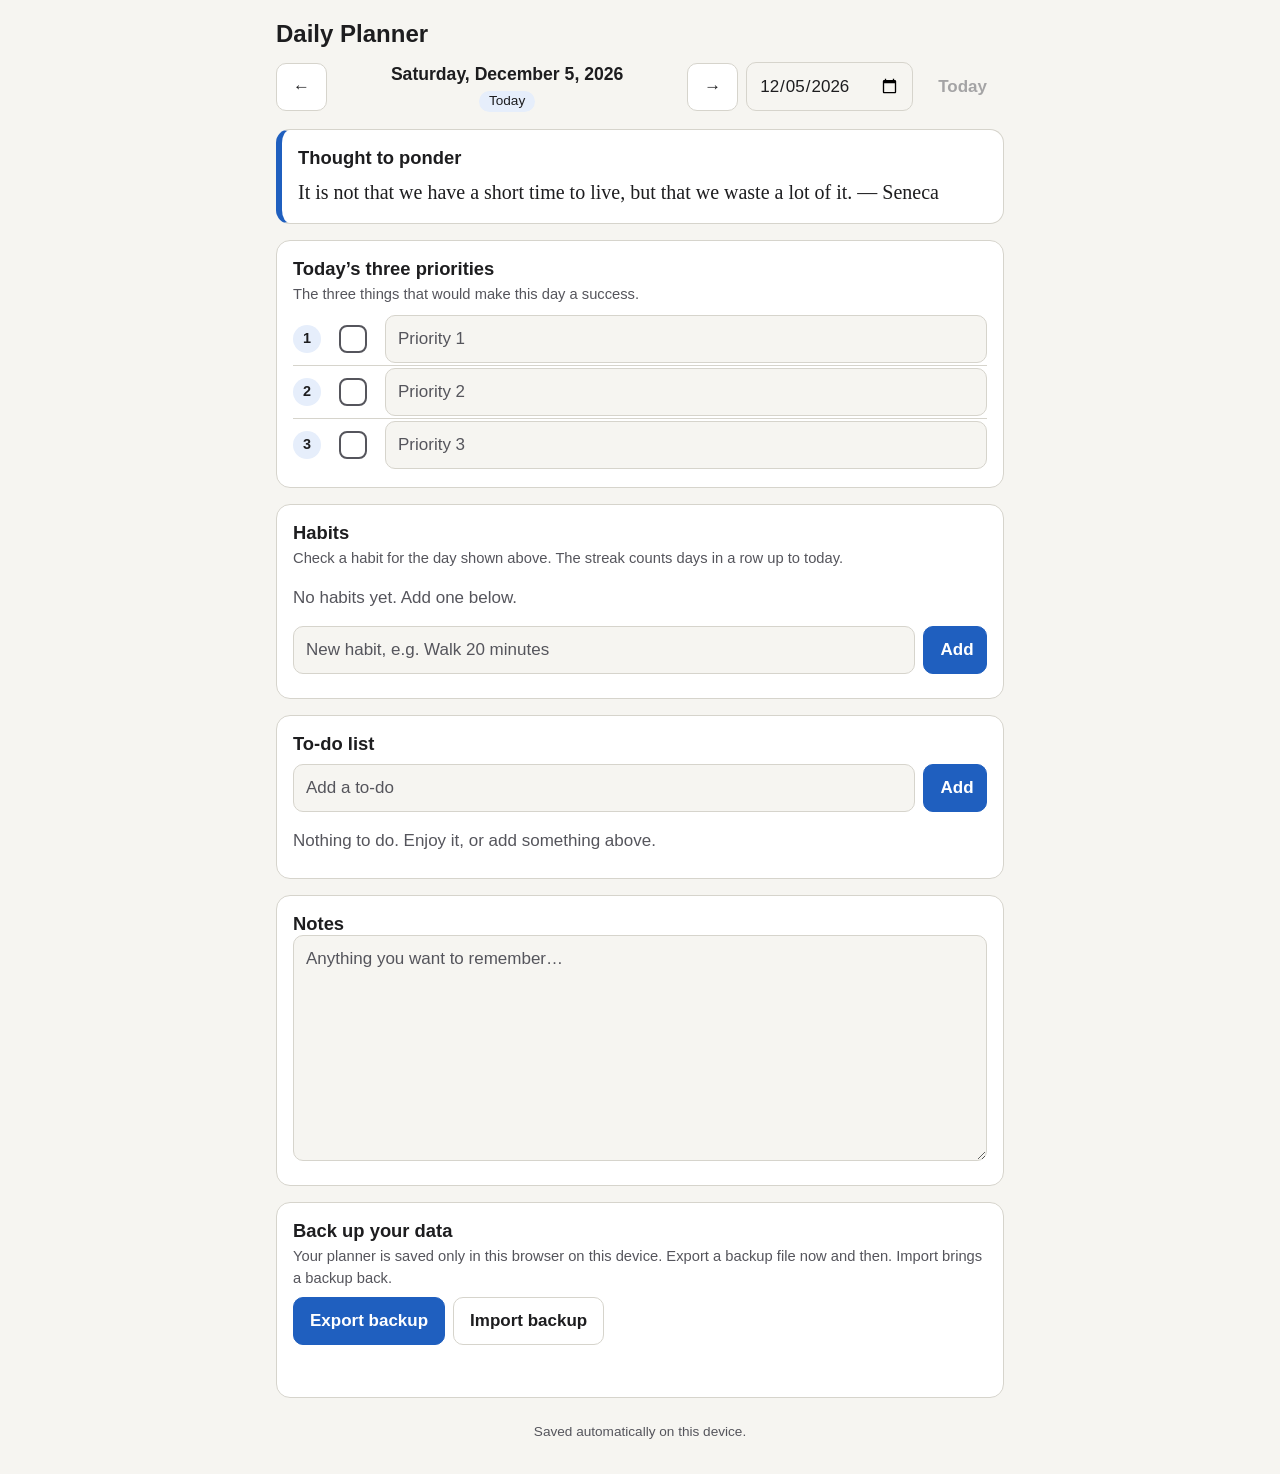
==== index.html @ 16f5ab80 "Add the planner app: page, styles and logic Plain HTML/CSS/JS. To-dos, three daily priorities, habit" ====
<!DOCTYPE html>
<html lang="en">
<head>
  <meta charset="utf-8">
  <meta name="viewport" content="width=device-width, initial-scale=1, viewport-fit=cover">
  <title>Daily Planner</title>
  <meta name="description" content="A personal daily planner: to-dos, three priorities, habits, a thought of the day, and notes.">
  <meta name="color-scheme" content="light dark">
  <meta name="theme-color" content="#f6f5f1" media="(prefers-color-scheme: light)">
  <meta name="theme-color" content="#121214" media="(prefers-color-scheme: dark)">

  <!-- Add to Home Screen (iPad / iPhone) -->
  <meta name="apple-mobile-web-app-capable" content="yes">
  <meta name="mobile-web-app-capable" content="yes">
  <meta name="apple-mobile-web-app-title" content="Planner">
  <meta name="apple-mobile-web-app-status-bar-style" content="default">
  <link rel="apple-touch-icon" href="icons/apple-touch-icon.png">
  <link rel="icon" type="image/png" href="icons/icon-192.png">
  <link rel="manifest" href="manifest.webmanifest">

  <link rel="stylesheet" href="styles.css">
</head>
<body data-app="planner">
  <a class="skip-link" href="#main">Skip to planner</a>

  <div id="warning" class="warning" role="alert" hidden></div>

  <header class="top">
    <h1>Daily Planner</h1>
    <nav class="date-bar" aria-label="Choose a day">
      <button type="button" id="btn-prev" class="btn" aria-label="Previous day">&#8592;</button>
      <div class="date-main">
        <p id="date-title" class="date-title" aria-live="polite"></p>
        <p><span id="date-tag" class="date-tag"></span></p>
      </div>
      <button type="button" id="btn-next" class="btn" aria-label="Next day">&#8594;</button>
      <label class="date-pick">
        <span class="sr-only">Jump to date</span>
        <input type="date" id="date-picker">
      </label>
      <button type="button" id="btn-today" class="btn btn-text">Today</button>
    </nav>
  </header>

  <main id="main">
    <section class="card thought" aria-labelledby="h-thought">
      <h2 id="h-thought">Thought to ponder</h2>
      <p id="thought-text" class="thought-text"></p>
    </section>

    <section class="card" aria-labelledby="h-prio">
      <h2 id="h-prio">Today&rsquo;s three priorities</h2>
      <p class="hint">The three things that would make this day a success.</p>
      <ol id="priority-list" class="list"></ol>
    </section>

    <section class="card" aria-labelledby="h-habits">
      <h2 id="h-habits">Habits</h2>
      <p class="hint">Check a habit for the day shown above. The streak counts days in a row up to today.</p>
      <ul id="habit-list" class="list"></ul>
      <p id="habit-empty" class="empty">No habits yet. Add one below.</p>
      <form id="habit-form" class="add-form">
        <label class="sr-only" for="habit-input">New habit</label>
        <input type="text" id="habit-input" maxlength="80" placeholder="New habit, e.g. Walk 20 minutes" autocomplete="off">
        <button type="submit" class="btn btn-primary">Add</button>
      </form>
    </section>

    <section class="card" aria-labelledby="h-todo">
      <div class="card-head">
        <h2 id="h-todo">To-do list</h2>
        <span id="todo-count" class="count"></span>
      </div>
      <form id="todo-form" class="add-form">
        <label class="sr-only" for="todo-input">New to-do</label>
        <input type="text" id="todo-input" maxlength="500" placeholder="Add a to-do" autocomplete="off">
        <button type="submit" class="btn btn-primary">Add</button>
      </form>
      <ul id="todo-list" class="list"></ul>
      <p id="todo-empty" class="empty">Nothing to do. Enjoy it, or add something above.</p>
      <button type="button" id="btn-clear-done" class="btn btn-text" hidden>Clear finished to-dos</button>
    </section>

    <section class="card" aria-labelledby="h-notes">
      <h2 id="h-notes">Notes</h2>
      <label class="sr-only" for="notes">Notes</label>
      <textarea id="notes" rows="8" placeholder="Anything you want to remember&hellip;"></textarea>
    </section>

    <section class="card" aria-labelledby="h-data">
      <h2 id="h-data">Back up your data</h2>
      <p class="hint">Your planner is saved only in this browser on this device. Export a backup file now and then. Import brings a backup back.</p>
      <div class="btn-row">
        <button type="button" id="btn-export" class="btn btn-primary">Export backup</button>
        <button type="button" id="btn-import" class="btn">Import backup</button>
        <input type="file" id="import-file" accept="application/json,.json" hidden>
      </div>
      <p id="status" class="status" role="status" aria-live="polite"></p>
    </section>
  </main>

  <footer class="foot"><p>Saved automatically on this device.</p></footer>

  <script src="app.js"></script>
</body>
</html>
---- styles.css ----
/* Daily Planner styles. Light and dark come from the device setting. */
:root {
  --bg: #f6f5f1;
  --surface: #ffffff;
  --text: #1d1d1f;
  --muted: #55555c;
  --line: #d6d4cc;
  --accent: #1f5fbf;
  --accent-text: #ffffff;
  --accent-soft: #e6eefb;
  --warn-bg: #fff1d6;
  --warn-text: #5a3a00;
  --warn-line: #c98a00;
  --error: #a4262c;
  --ok: #1d6b3a;
  --radius: 14px;
  --tap: 48px;
  color-scheme: light dark;
}
@media (prefers-color-scheme: dark) {
  :root {
    --bg: #121214;
    --surface: #1d1d21;
    --text: #f2f2f4;
    --muted: #a9a9b3;
    --line: #3a3a41;
    --accent: #8db8ff;
    --accent-text: #0b1a30;
    --accent-soft: #1f2a3d;
    --warn-bg: #3a2c07;
    --warn-text: #ffe2a0;
    --warn-line: #d9a21f;
    --error: #ff9aa0;
    --ok: #7fd49a;
  }
}

* { box-sizing: border-box; }
html { -webkit-text-size-adjust: 100%; }
body {
  margin: 0;
  background: var(--bg);
  color: var(--text);
  font: 17px/1.5 -apple-system, BlinkMacSystemFont, "Segoe UI", Roboto, Helvetica, Arial, sans-serif;
  padding: env(safe-area-inset-top) env(safe-area-inset-right) env(safe-area-inset-bottom) env(safe-area-inset-left);
}
h1, h2, p { margin: 0; }
h1 { font-size: 1.5rem; line-height: 1.2; }
h2 { font-size: 1.15rem; line-height: 1.3; }

.sr-only {
  position: absolute; width: 1px; height: 1px; margin: -1px; padding: 0;
  overflow: hidden; clip: rect(0 0 0 0); white-space: nowrap; border: 0;
}
.skip-link {
  position: absolute; left: 8px; top: -60px; z-index: 10;
  background: var(--accent); color: var(--accent-text);
  padding: 10px 14px; border-radius: 8px;
}
.skip-link:focus { top: 8px; }

/* Focus: always visible */
:focus-visible { outline: 3px solid var(--accent); outline-offset: 2px; }

/* Warning banner */
.warning {
  background: var(--warn-bg); color: var(--warn-text);
  border-bottom: 3px solid var(--warn-line);
  padding: 12px 16px; font-weight: 600;
}
.warning[hidden] { display: none; }

/* Header */
.top { max-width: 760px; margin: 0 auto; padding: 20px 16px 8px; }
.date-bar {
  margin-top: 12px; display: flex; flex-wrap: wrap; align-items: center; gap: 8px;
}
.date-main { flex: 1 1 180px; text-align: center; order: 0; min-width: 0; }
#btn-prev { order: -1; }
.date-title { font-size: 1.1rem; font-weight: 650; }
.date-tag {
  display: inline-block; margin-top: 2px; padding: 0 10px; border-radius: 99px;
  background: var(--accent-soft); color: var(--text); font-size: 0.85rem;
}
.date-pick input { min-height: var(--tap); }

main { max-width: 760px; margin: 0 auto; padding: 8px 16px 24px; display: grid; gap: 16px; }

.card {
  background: var(--surface); border: 1px solid var(--line);
  border-radius: var(--radius); padding: 16px;
}
.card-head { display: flex; justify-content: space-between; align-items: baseline; gap: 8px; }
.count { color: var(--muted); font-size: 0.9rem; }
.hint { color: var(--muted); font-size: 0.92rem; margin: 2px 0 8px; }
.empty { color: var(--muted); padding: 8px 0; }
.empty[hidden] { display: none; }

.thought { border-left: 6px solid var(--accent); }
.thought-text { font-family: Georgia, "Times New Roman", serif; font-size: 1.25rem; line-height: 1.45; margin-top: 8px; }

/* Lists */
.list { list-style: none; margin: 8px 0 0; padding: 0; }
.row {
  display: flex; align-items: center; gap: 8px;
  min-height: var(--tap); border-top: 1px solid var(--line); padding: 2px 0;
}
.row:first-child { border-top: 0; }
.grow { flex: 1 1 auto; min-width: 0; }
.num {
  width: 28px; height: 28px; flex: none; border-radius: 50%;
  display: grid; place-items: center; font-weight: 700; font-size: 0.9rem;
  background: var(--accent-soft); color: var(--text);
}

/* Custom check boxes (the real input stays, for keyboards and screen readers) */
.check {
  position: relative; display: flex; align-items: center; gap: 12px;
  min-height: var(--tap); min-width: var(--tap); cursor: pointer;
}
.check input {
  position: absolute; inset: 0; width: 100%; height: 100%;
  margin: 0; opacity: 0; cursor: pointer;
}
.box {
  flex: none; width: 28px; height: 28px; border: 2px solid var(--muted);
  border-radius: 8px; background: var(--surface); position: relative;
  margin: 0 auto;
}
.check input:checked + .box { background: var(--accent); border-color: var(--accent); }
.check input:checked + .box::after {
  content: ""; position: absolute; left: 8px; top: 2px; width: 7px; height: 14px;
  border: solid var(--accent-text); border-width: 0 3px 3px 0; transform: rotate(45deg);
}
.check input:focus-visible + .box { outline: 3px solid var(--accent); outline-offset: 3px; }
.label-text { overflow-wrap: anywhere; }
.is-done { text-decoration: line-through; color: var(--muted); }

/* Form controls */
input[type="text"], input[type="date"], textarea {
  font: inherit; color: var(--text); background: var(--bg);
  border: 1.5px solid var(--line); border-radius: 10px;
  padding: 10px 12px; min-height: var(--tap); width: 100%;
}
input[type="date"] { width: auto; }
textarea { resize: vertical; line-height: 1.5; }
input::placeholder, textarea::placeholder { color: var(--muted); opacity: 1; }
input[type="text"]:focus, input[type="date"]:focus, textarea:focus { border-color: var(--accent); }
.row input[type="text"] { flex: 1 1 auto; min-width: 0; }

.add-form { display: flex; gap: 8px; margin: 8px 0; }

.btn {
  font: inherit; font-weight: 600; color: var(--text); background: var(--surface);
  border: 1.5px solid var(--line); border-radius: 10px;
  min-height: var(--tap); min-width: var(--tap); padding: 8px 16px; cursor: pointer;
  touch-action: manipulation;
}
.btn:hover { border-color: var(--accent); }
.btn:active { background: var(--accent-soft); }
.btn:disabled { opacity: 0.5; cursor: default; }
.btn-primary { background: var(--accent); color: var(--accent-text); border-color: var(--accent); }
.btn-primary:active { filter: brightness(0.9); background: var(--accent); }
.btn-text { border-color: transparent; background: transparent; color: var(--accent); }
.btn-text:disabled { color: var(--muted); }
.btn-row { display: flex; flex-wrap: wrap; gap: 8px; margin-top: 8px; }
[hidden] { display: none !important; }
#btn-clear-done { margin-top: 4px; }

.icon-btn {
  flex: none; width: var(--tap); height: var(--tap); border: 0; background: transparent;
  color: var(--muted); font-size: 1.6rem; line-height: 1; border-radius: 10px;
  cursor: pointer; touch-action: manipulation;
}
.icon-btn:hover { color: var(--error); }

.streak-wrap { flex: none; }
.streak {
  display: inline-block; min-width: 64px; text-align: center; padding: 2px 10px;
  border-radius: 99px; border: 1px solid var(--line); color: var(--muted);
  font-size: 0.9rem; font-variant-numeric: tabular-nums;
}
.streak-on { background: var(--accent-soft); color: var(--text); border-color: var(--accent); font-weight: 650; }

.status { min-height: 1.5em; margin-top: 10px; color: var(--ok); font-weight: 600; }
.status-error { color: var(--error); }

.foot { text-align: center; color: var(--muted); font-size: 0.85rem; padding: 0 16px 32px; }

@media (max-width: 480px) {
  .date-pick { flex: 1 1 auto; }
  .date-pick input { width: 100%; }
  .date-bar .btn-text { flex: none; }
}
@media (prefers-reduced-motion: reduce) { * { transition: none !important; animation: none !important; } }
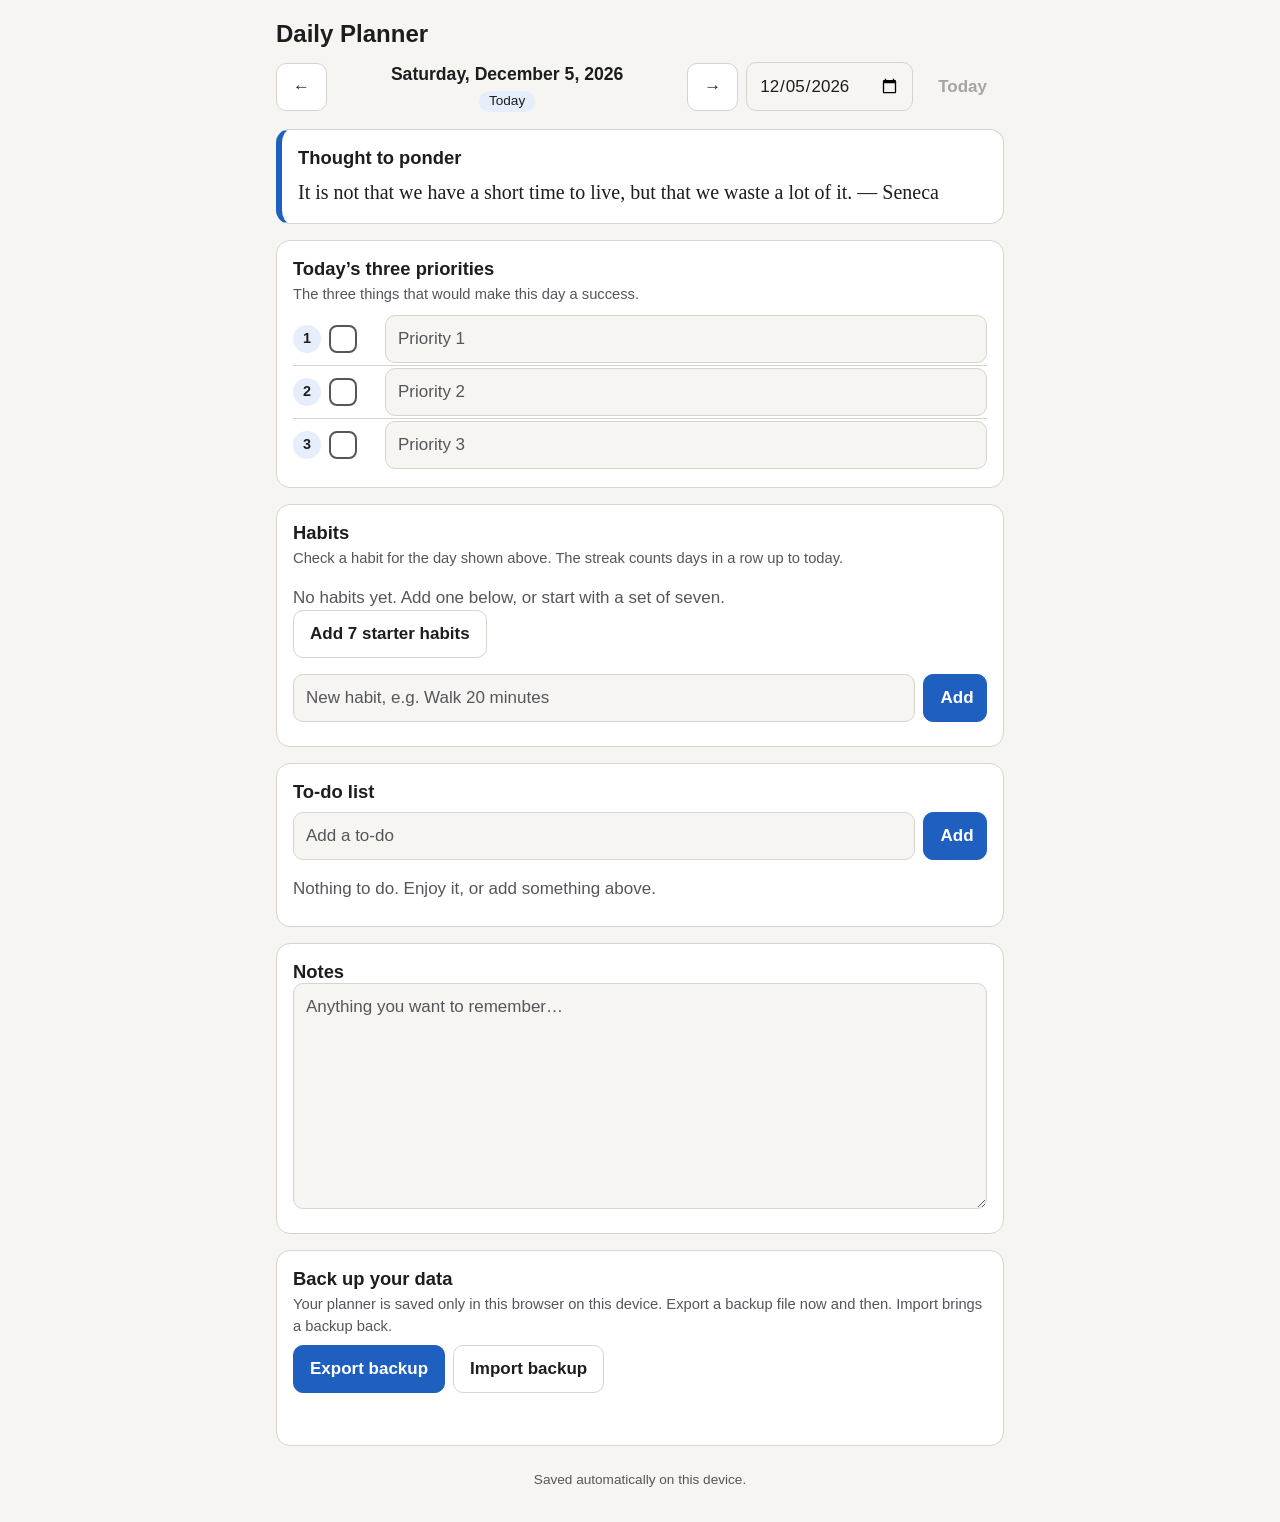
==== commit cf585cd5: "Add 'Add 7 starter habits' button (one per longevity area) Only adds habits that are missing, so rep" ====
--- a/index.html
+++ b/index.html
@@ -58,7 +58,10 @@
       <h2 id="h-habits">Habits</h2>
       <p class="hint">Check a habit for the day shown above. The streak counts days in a row up to today.</p>
       <ul id="habit-list" class="list"></ul>
-      <p id="habit-empty" class="empty">No habits yet. Add one below.</p>
+      <div id="habit-empty" class="empty">
+        <p>No habits yet. Add one below, or start with a set of seven.</p>
+        <button type="button" id="btn-starter" class="btn">Add 7 starter habits</button>
+      </div>
       <form id="habit-form" class="add-form">
         <label class="sr-only" for="habit-input">New habit</label>
         <input type="text" id="habit-input" maxlength="80" placeholder="New habit, e.g. Walk 20 minutes" autocomplete="off">
--- a/styles.css
+++ b/styles.css
@@ -125,7 +125,7 @@
 .box {
   flex: none; width: 28px; height: 28px; border: 2px solid var(--muted);
   border-radius: 8px; background: var(--surface); position: relative;
-  margin: 0 auto;
+  pointer-events: none;
 }
 .check input:checked + .box { background: var(--accent); border-color: var(--accent); }
 .check input:checked + .box::after {
@@ -133,7 +133,7 @@
   border: solid var(--accent-text); border-width: 0 3px 3px 0; transform: rotate(45deg);
 }
 .check input:focus-visible + .box { outline: 3px solid var(--accent); outline-offset: 3px; }
-.label-text { overflow-wrap: anywhere; }
+.label-text { overflow-wrap: anywhere; pointer-events: none; }
 .is-done { text-decoration: line-through; color: var(--muted); }
 
 /* Form controls */
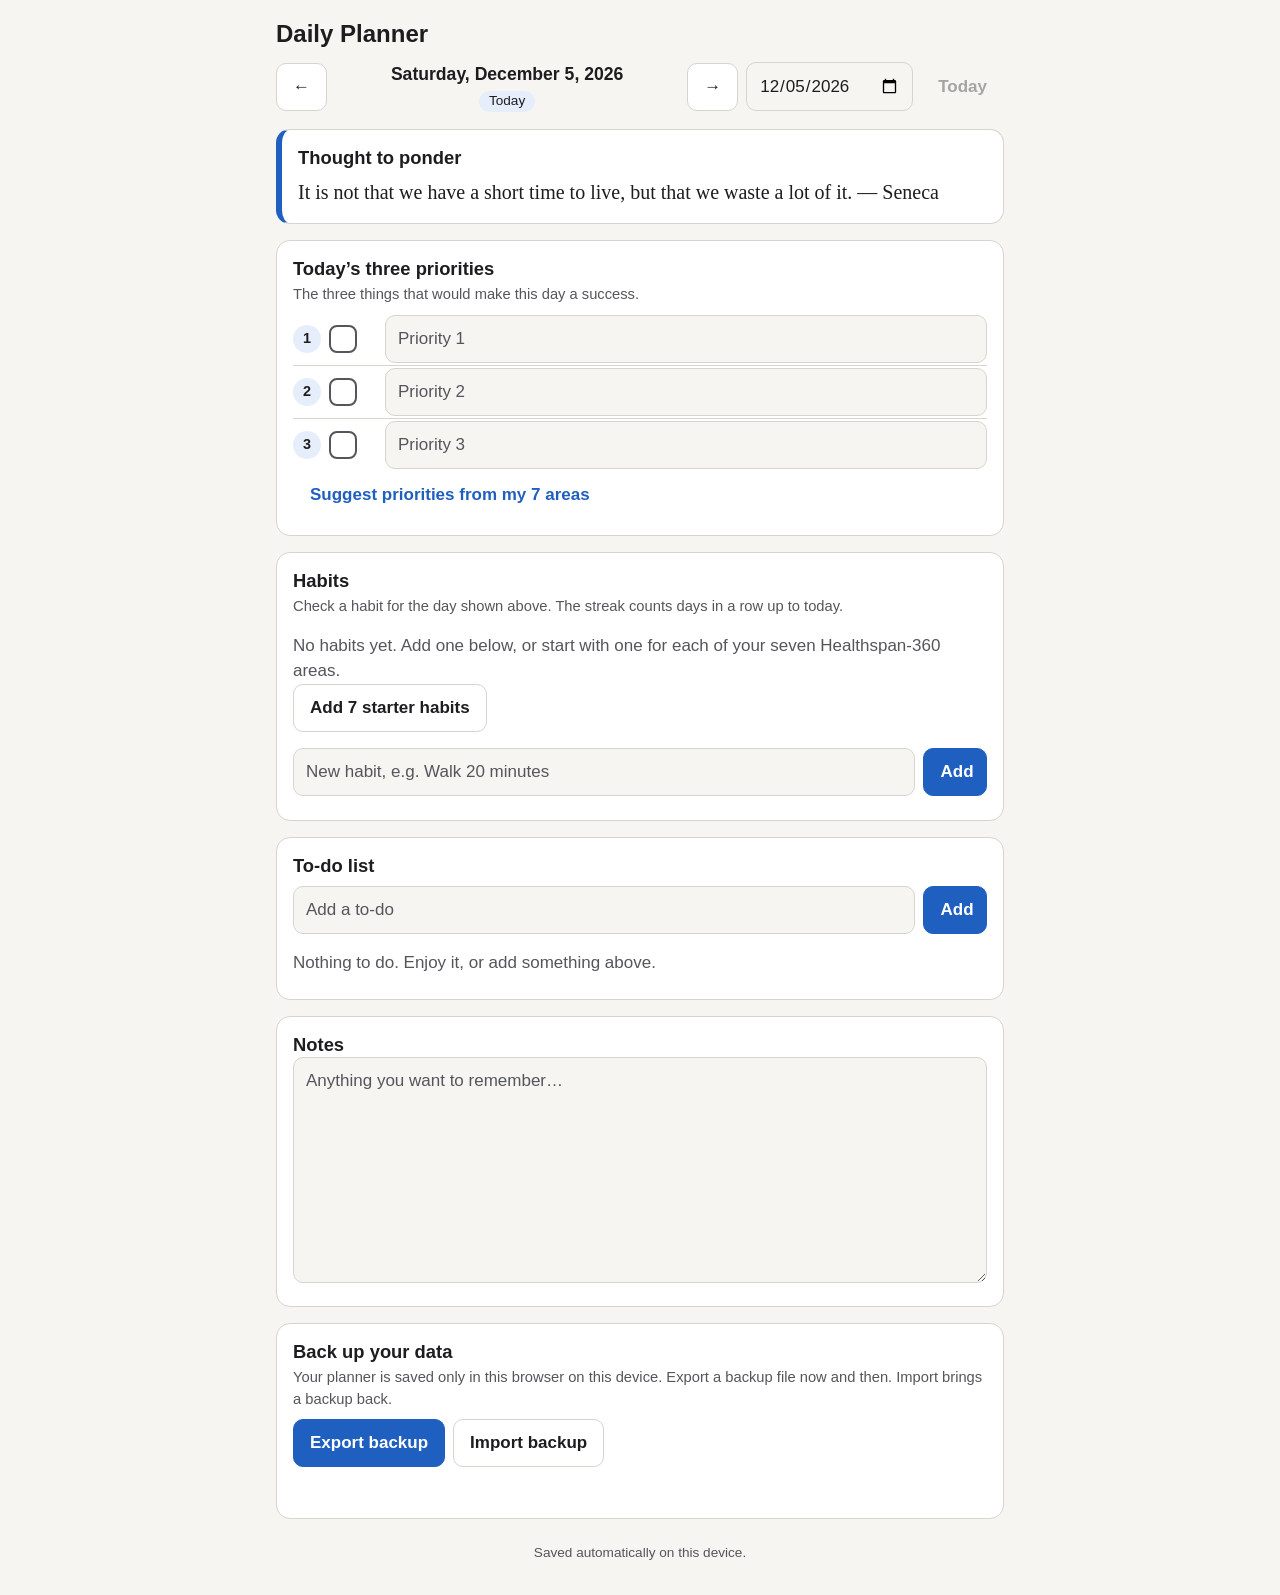
==== commit bd6caef0: "Use the seven Healthspan-360 areas for starter habits; add suggested priorities Habits: one per area" ====
--- a/index.html
+++ b/index.html
@@ -52,6 +52,7 @@
       <h2 id="h-prio">Today&rsquo;s three priorities</h2>
       <p class="hint">The three things that would make this day a success.</p>
       <ol id="priority-list" class="list"></ol>
+      <button type="button" id="btn-starter-prio" class="btn btn-text">Suggest priorities from my 7 areas</button>
     </section>
 
     <section class="card" aria-labelledby="h-habits">
@@ -59,7 +60,7 @@
       <p class="hint">Check a habit for the day shown above. The streak counts days in a row up to today.</p>
       <ul id="habit-list" class="list"></ul>
       <div id="habit-empty" class="empty">
-        <p>No habits yet. Add one below, or start with a set of seven.</p>
+        <p>No habits yet. Add one below, or start with one for each of your seven Healthspan-360 areas.</p>
         <button type="button" id="btn-starter" class="btn">Add 7 starter habits</button>
       </div>
       <form id="habit-form" class="add-form">
